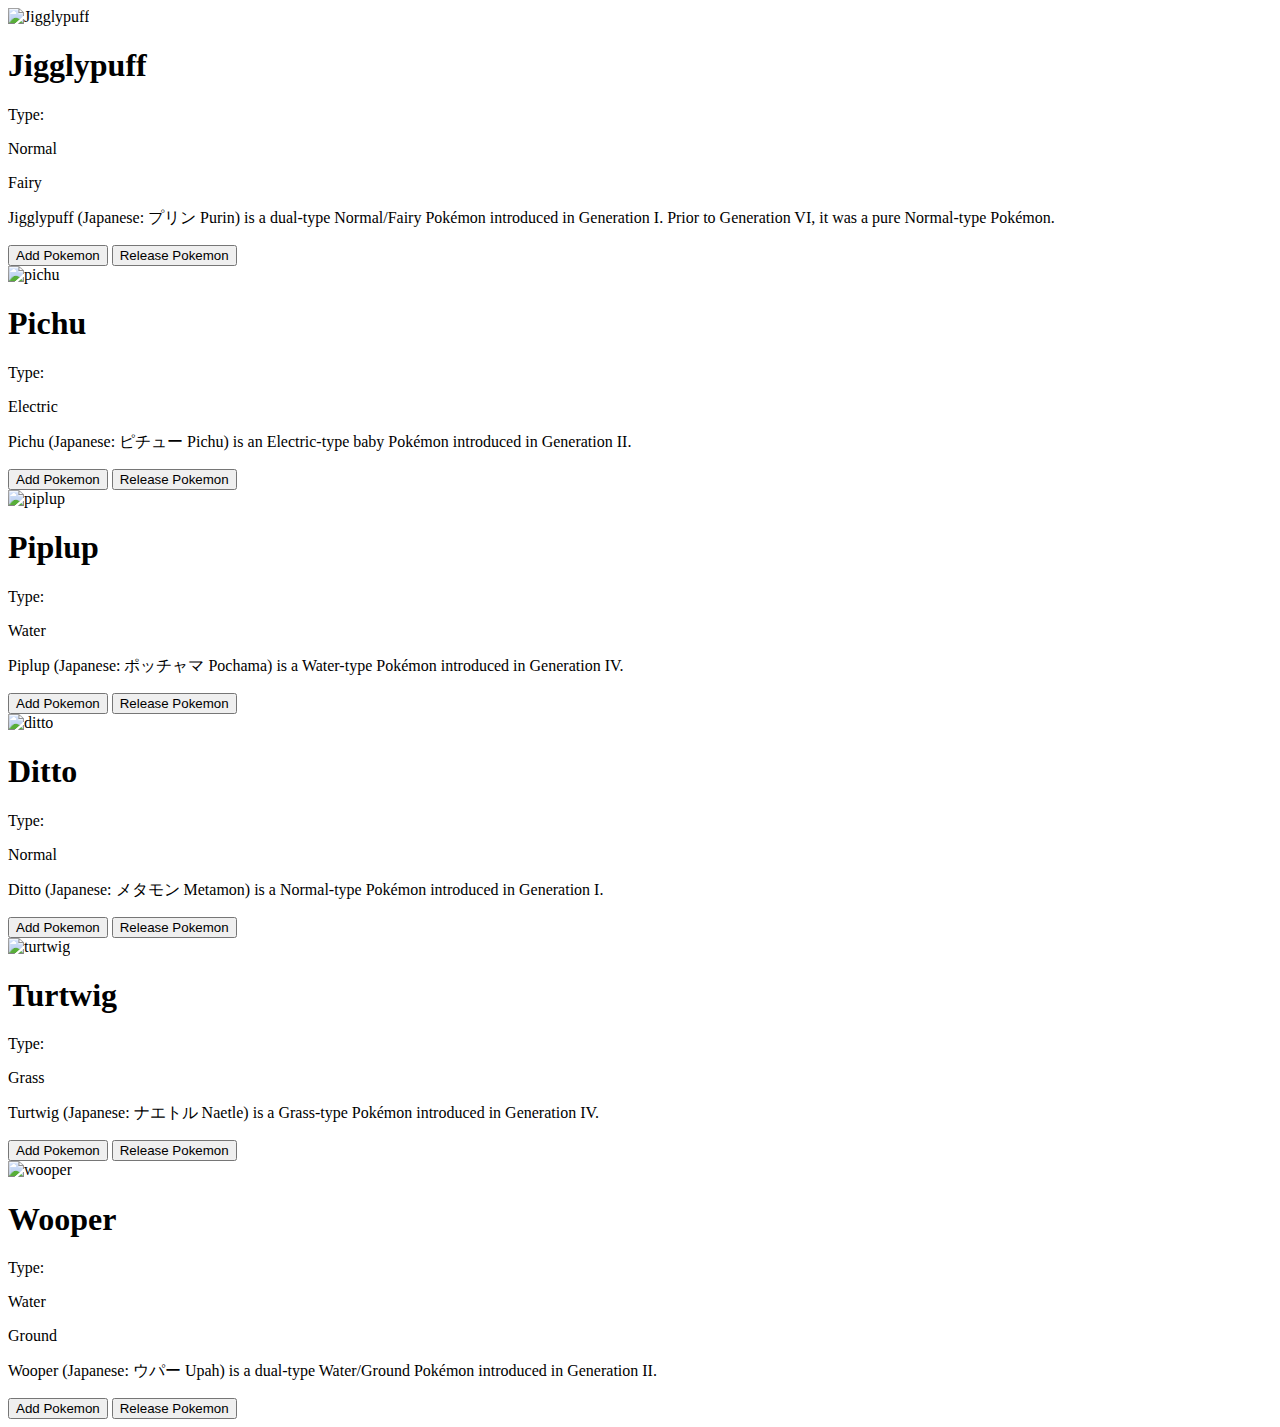
==== jose_reyes_tsa4.html @ 790bdf58 "jose_reyes_tsa4.html" ====
<!DOCTYPE html>
<html lang="en">
<head>
    <meta charset="UTF-8">
    <meta name="viewport" content="width=device-width, initial-scale=1.0">
    <link rel="stylesheet" href="Jose_Reyes_TSA4.css">

    <title>Pokemon Cards</title>

</head>
<body>
    <div class="container">
        
        <!--CARD 1-->
        <div class="card">
            <div class="image">
                <img src ="jiggly3.gif" alt="Jigglypuff" >
            </div>

            <div class="details pink">
                <h1 class="name">Jigglypuff</h1>
                <p class="type">Type:</p>
                <p class="type1 fairy">Normal</p>
                <p class="type2 psychic">Fairy</p>
                <p class="info">Jigglypuff (Japanese: プリン Purin) is a dual-type Normal/Fairy Pokémon introduced in Generation I. Prior to Generation VI, it was a pure Normal-type Pokémon.</p>
            </div>

            <div class="buttons">
                <button class="add">Add Pokemon</button>
                <button class="release">Release Pokemon</button>
            </div>
        </div>

        <!--CARD 2-->
        <div class="card">
            <div class="image">
                <img src="pichu.gif" alt="pichu">
            </div>

            <div class="details lightyellow">
                <h1 class="name">Pichu</h1>
                <p class="type">Type:</p>
                <p class="type1 electric">Electric</p>
                <p class="info">Pichu (Japanese: ピチュー Pichu) is an Electric-type baby Pokémon introduced in Generation II.
                </p>
            </div>

            <div class="buttons">
                <button class="add">Add Pokemon</button>
                <button class="release">Release Pokemon</button>
            </div>
        </div>

        <!--CARD 3-->
        <div class="card">
            <div class="image">
                <img src="piplup1.gif" alt="piplup">
            </div>

            <div class="details lightblue">
                <h1 class="name">Piplup</h1>
                <p class="type">Type:</p>
                <p class="type1 psychic">Water</p>
                <p class="info">Piplup (Japanese: ポッチャマ Pochama) is a Water-type Pokémon introduced in Generation IV.
                </p>
            </div>

            <div class="buttons">
                <button class="add">Add Pokemon</button>
                <button class="release">Release Pokemon</button>
            </div>
        </div>
        
        <!--CARD 4-->
        <div class="card">
            <div class="image">
                <img src="ditto.gif" alt="ditto">
            </div>

            <div class="details pinkpurple">
                <h1 class="name">Ditto</h1>
                <p class="type">Type:</p>
                <p class="type1 fire">Normal</p>
                <p class="info">Ditto (Japanese: メタモン Metamon) is a Normal-type Pokémon introduced in Generation I.
                </p>
            </div>

            <div class="buttons">
                <button class="add">Add Pokemon</button>
                <button class="release">Release Pokemon</button>
            </div>
        </div>

        <!--CARD 5-->
        <div class="card">
            <div class="image">
                <img src="turtwig.gif" alt="turtwig">
            </div>

            <div class="details lightgreen">
                <h1 class="name">Turtwig</h1>
                <p class="type">Type:</p>
                <p class="type1 grass">Grass</p>
                <p class="info">Turtwig (Japanese: ナエトル Naetle) is a Grass-type Pokémon introduced in Generation IV.
                </p>
            </div>

            <div class="buttons">
                <button class="add">Add Pokemon</button>
                <button class="release">Release Pokemon</button>
            </div>
        </div>

        <!--CARD 6-->
        <div class="card">
            <div class="image">
                <img src="wooper.gif" alt="wooper">
            </div>

            <div class="details lightpurple">
                <h1 class="name">Wooper</h1>
                <p class="type">Type:</p>
                <p class="type1 grass">Water</p>
                <p class="type2 poison">Ground</p>
                <p class="info">Wooper (Japanese: ウパー Upah) is a dual-type Water/Ground Pokémon introduced in Generation II.
                </p>
            </div>

            <div class="buttons">
                <button class="add">Add Pokemon</button>
                <button class="release">Release Pokemon</button>
            </div>
        </div>
    </div>
</div>
</body>
</html>
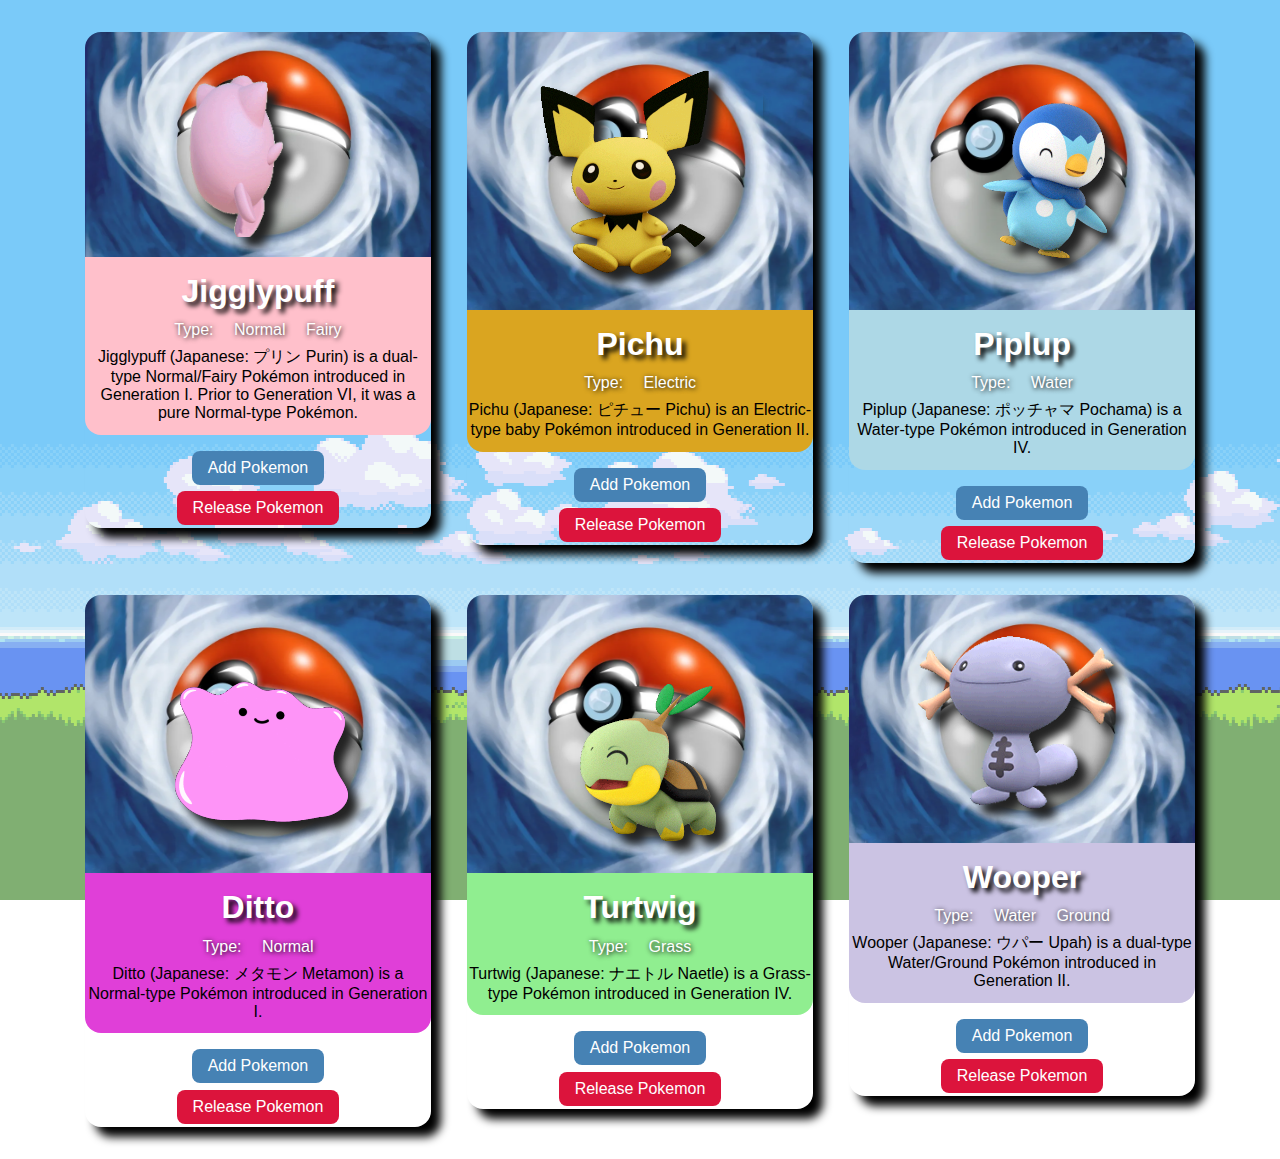
==== commit b99ec521: "jose_reyes_tsa4.html" ====
--- a/jose_reyes_tsa4.html
+++ b/jose_reyes_tsa4.html
@@ -3,7 +3,7 @@
 <head>
     <meta charset="UTF-8">
     <meta name="viewport" content="width=device-width, initial-scale=1.0">
-    <link rel="stylesheet" href="Jose_Reyes_TSA4.css">
+    <link rel="stylesheet" href="jose_reyes_tsa4.css">
 
     <title>Pokemon Cards</title>
 
--- a/jose_reyes_tsa4.css
+++ b/jose_reyes_tsa4.css
@@ -0,0 +1,168 @@
+*{
+    margin: 0;
+    padding: 0;
+    box-sizing: border-box;
+    font-family: Arial, Helvetica, sans-serif;
+}
+
+body{
+    background-image: url(bg1\ pokemon.png);
+    background-size: cover;
+    background-position: center;
+    background-attachment: fixed;
+    background-repeat: no-repeat;
+}
+
+.container{
+    max-width: 90vw;
+    margin: 1rem auto;
+    text-align: center;
+}
+
+.card{
+    display: inline-block;
+    width: 30%;
+    border-radius: 1rem;
+    text-align: center;
+    margin: 1rem 1rem;
+    vertical-align: top;
+    border-width: 10px;
+    height: auto;
+    box-shadow: 10px 10px 10px black;
+}
+
+.image{
+    background-image: url(bg1pokemon.png);
+    background-size: cover;
+    background-position: center;
+    border-radius: 1rem;
+    border-bottom-right-radius: 0;
+    border-bottom-left-radius: 0;
+}
+
+@media(max-width: 1166px) {
+    .card {
+        display: inline-block;
+        width: 100%;
+        margin: 1rem;
+    }
+}
+
+@media(max-width: 620px) {
+    .card {
+        display: block;
+        width: 80%;
+        margin: 1rem auto;
+    }
+}
+
+img{
+    filter: drop-shadow(10px 10px 5px #222);
+    object-fit: cover;
+    object-position: bottom;
+    width: 70%;
+    margin: 1rem 0;
+}
+
+.bgimage {
+    max-width: 150px;
+    height: 150px;
+    background-image: url(bg1pokemon.png);
+}
+
+h1{
+    padding: 0.2rem 0.8rem;
+    text-shadow: 4px 4px 5px black;
+    color: white;
+}
+
+.type, .type1, .type2{
+    display: inline-block;
+    padding: 0.5rem 1.2re,;
+    border-radius: 0.5rem;
+    margin: 0.5rem 0.5rem;
+    color: white;
+    text-shadow: 1px 1px 5px black;
+}
+
+@media (max-width: 852px){
+    .type, .type1, .type2{
+        display: block;
+        margin: 0.5rem 1.2rem;
+    }
+
+}
+
+.desc{
+    color: white;
+    text-align: justify;
+    margin: 0.5rem 0.2rem;
+    line-height: 1.3;
+    padding: 0 1.2rem;
+    height: 4rem;
+}
+
+.buttons{
+    margin-top: 0.8rem;
+    text-align: center;
+    padding: 0 0.8rem;
+    display: inline-block;
+}
+
+button{
+    padding: 0.5rem 1rem;
+    border-radius: 0.5rem;
+    border: none;
+    font-size: 1rem;
+    margin: 0.2rem 0.5rem;
+    color: white;
+    transition: 0.5s ease;
+}
+
+button:hover{
+    background-color: black;
+}
+
+.add{
+    background-color: steelblue;
+}
+
+.release{
+    background-color: crimson;
+}
+
+.card:hover{
+    background-color: white;
+}
+
+.details{
+    padding: 0.8rem 0;
+    border-radius: 1rem;
+    border-top-right-radius: 0;
+    border-top-left-radius: 0;
+}
+
+.details.pink {
+    background-color: pink;
+}
+
+.details.lightyellow {
+    background-color: #DAA520;
+}
+
+.details.lightblue {
+    background-color: lightblue;
+}
+
+.details.pinkpurple {
+    background-color: #E03FD8;
+}
+
+.details.lightgreen {
+    background-color: lightgreen;
+}
+
+.details.lightpurple {
+    background-color: #CBC3E3;
+}
+
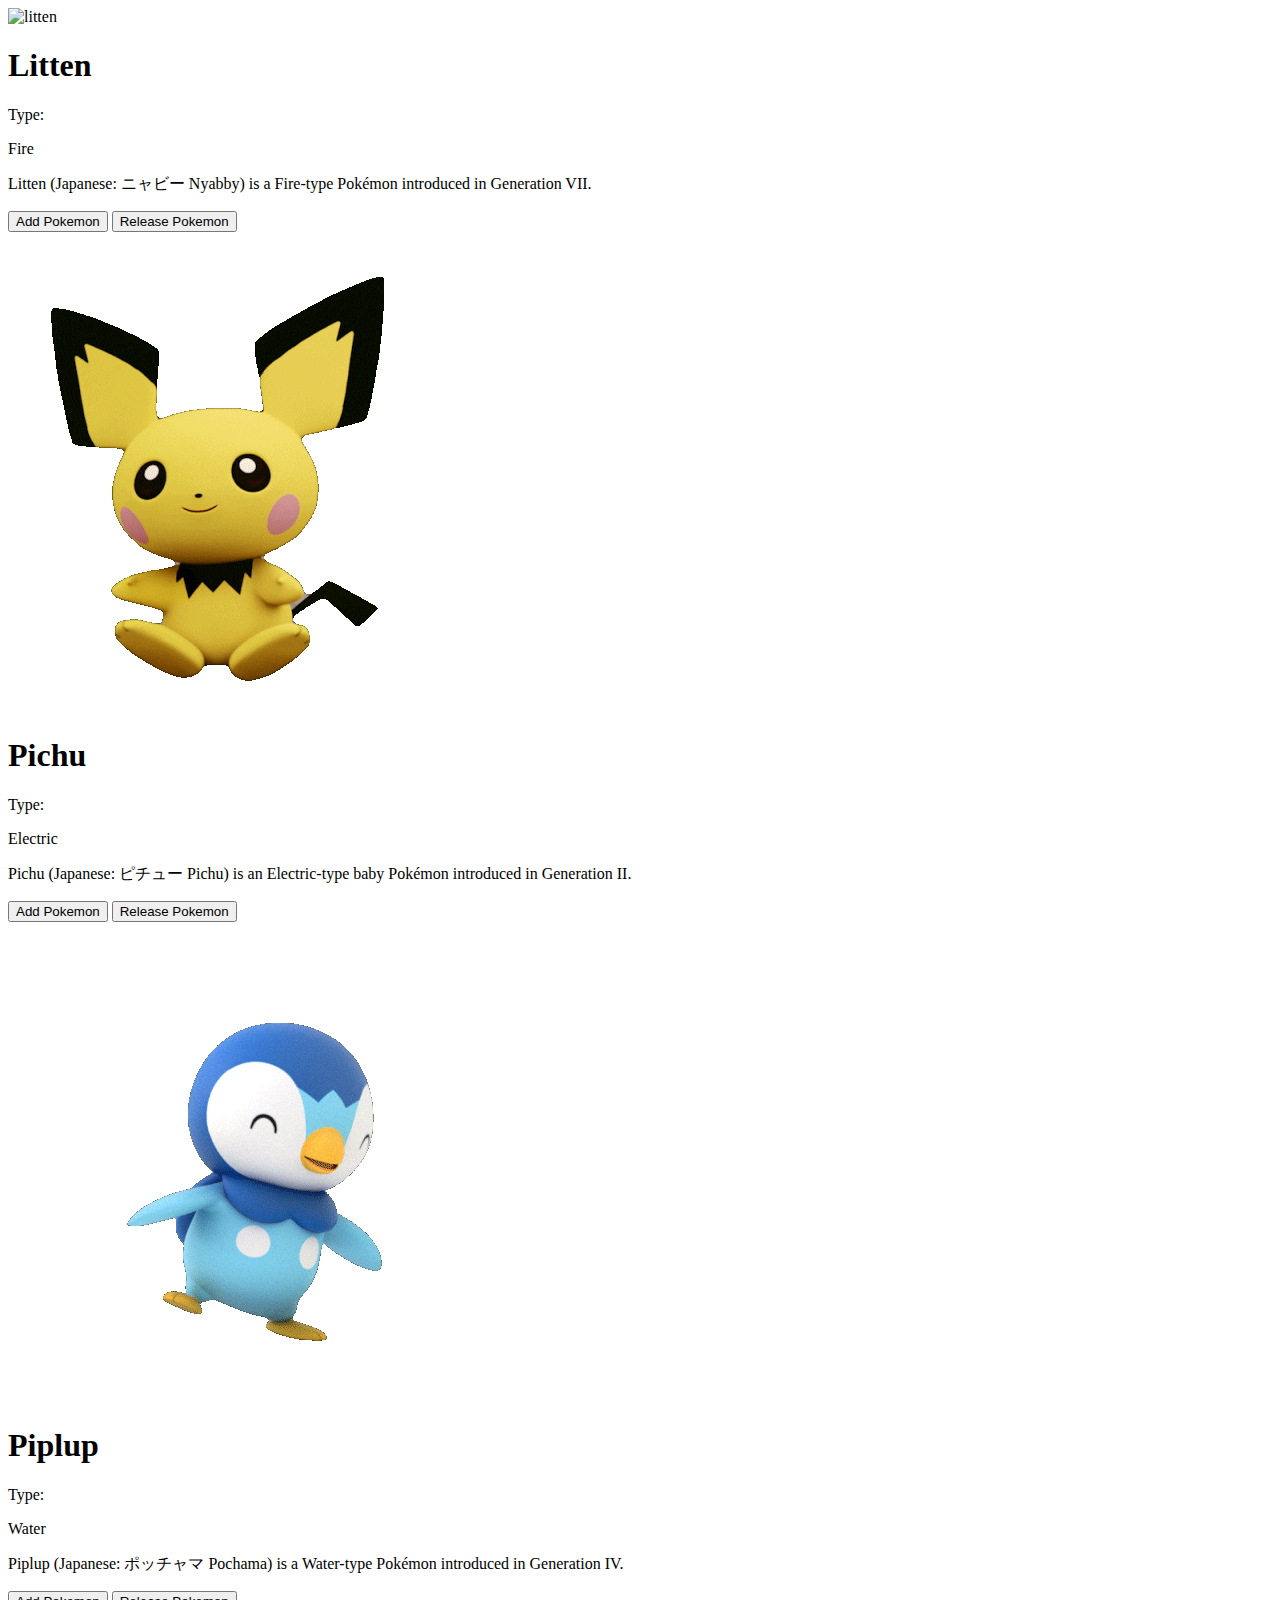
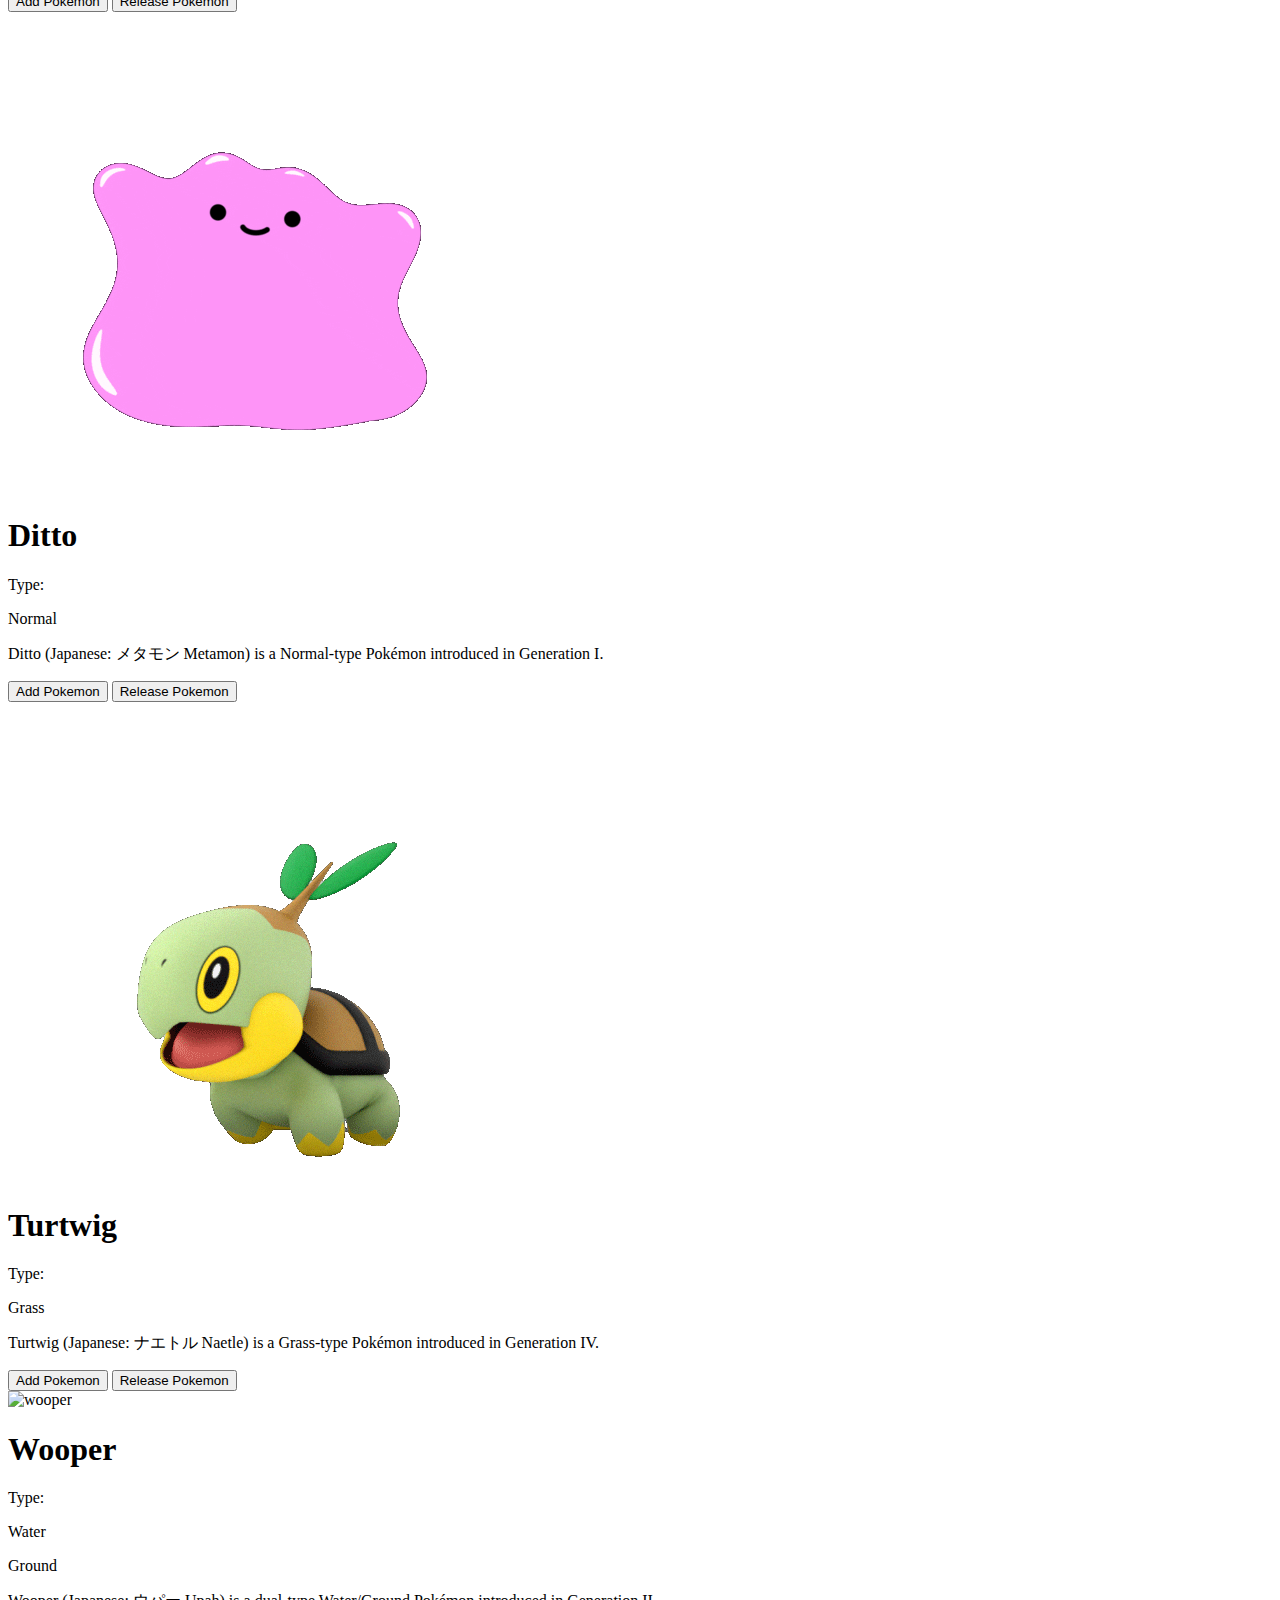
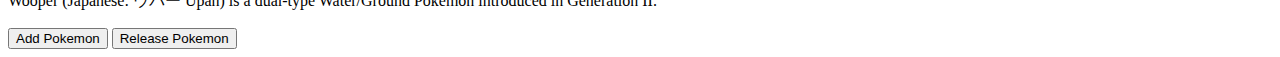
==== commit dbe8a665: "jose_reyes_tsa4.html" ====
--- a/jose_reyes_tsa4.html
+++ b/jose_reyes_tsa4.html
@@ -3,7 +3,7 @@
 <head>
     <meta charset="UTF-8">
     <meta name="viewport" content="width=device-width, initial-scale=1.0">
-    <link rel="stylesheet" href="jose_reyes_tsa4.css">
+    <link rel="stylesheet" href="Jose_Reyes_TSA4.css">
 
     <title>Pokemon Cards</title>
 
@@ -14,22 +14,22 @@
         <!--CARD 1-->
         <div class="card">
             <div class="image">
-                <img src ="jiggly3.gif" alt="Jigglypuff" >
+                <img src ="eepy.gif" alt="litten" >
             </div>
 
             <div class="details pink">
-                <h1 class="name">Jigglypuff</h1>
+                <h1 class="name">Litten</h1>
                 <p class="type">Type:</p>
-                <p class="type1 fairy">Normal</p>
-                <p class="type2 psychic">Fairy</p>
-                <p class="info">Jigglypuff (Japanese: プリン Purin) is a dual-type Normal/Fairy Pokémon introduced in Generation I. Prior to Generation VI, it was a pure Normal-type Pokémon.</p>
+                <p class="type1 fire">Fire</p>
+                <p class="info">Litten (Japanese: ニャビー Nyabby) is a Fire-type Pokémon introduced in Generation VII.</p> 
+            <div class="buttons">
+                    <button class="add">Add Pokemon</button>
+                    <button class="release">Release Pokemon</button>
+                </div>
             </div>
-
-            <div class="buttons">
-                <button class="add">Add Pokemon</button>
-                <button class="release">Release Pokemon</button>
+                
             </div>
-        </div>
+            
 
         <!--CARD 2-->
         <div class="card">
@@ -43,13 +43,13 @@
                 <p class="type1 electric">Electric</p>
                 <p class="info">Pichu (Japanese: ピチュー Pichu) is an Electric-type baby Pokémon introduced in Generation II.
                 </p>
+            <div class="buttons">
+                    <button class="add">Add Pokemon</button>
+                    <button class="release">Release Pokemon</button>
+                </div>
             </div>
-
-            <div class="buttons">
-                <button class="add">Add Pokemon</button>
-                <button class="release">Release Pokemon</button>
+                
             </div>
-        </div>
 
         <!--CARD 3-->
         <div class="card">
@@ -60,16 +60,16 @@
             <div class="details lightblue">
                 <h1 class="name">Piplup</h1>
                 <p class="type">Type:</p>
-                <p class="type1 psychic">Water</p>
+                <p class="type1 water">Water</p>
                 <p class="info">Piplup (Japanese: ポッチャマ Pochama) is a Water-type Pokémon introduced in Generation IV.
-                </p>
+                </p>  
+            <div class="buttons">
+                    <button class="add">Add Pokemon</button>
+                    <button class="release">Release Pokemon</button>
+                </div>
             </div>
-
-            <div class="buttons">
-                <button class="add">Add Pokemon</button>
-                <button class="release">Release Pokemon</button>
+                
             </div>
-        </div>
         
         <!--CARD 4-->
         <div class="card">
@@ -80,16 +80,16 @@
             <div class="details pinkpurple">
                 <h1 class="name">Ditto</h1>
                 <p class="type">Type:</p>
-                <p class="type1 fire">Normal</p>
+                <p class="type1 normal">Normal</p>
                 <p class="info">Ditto (Japanese: メタモン Metamon) is a Normal-type Pokémon introduced in Generation I.
                 </p>
+            <div class="buttons">
+                    <button class="add">Add Pokemon</button>
+                    <button class="release">Release Pokemon</button>
+                </div>
             </div>
-
-            <div class="buttons">
-                <button class="add">Add Pokemon</button>
-                <button class="release">Release Pokemon</button>
+                
             </div>
-        </div>
 
         <!--CARD 5-->
         <div class="card">
@@ -103,33 +103,32 @@
                 <p class="type1 grass">Grass</p>
                 <p class="info">Turtwig (Japanese: ナエトル Naetle) is a Grass-type Pokémon introduced in Generation IV.
                 </p>
+                <div class="buttons">
+                    <button class="add">Add Pokemon</button>
+                    <button class="release">Release Pokemon</button>
+                </div>
             </div>
-
-            <div class="buttons">
-                <button class="add">Add Pokemon</button>
-                <button class="release">Release Pokemon</button>
+                
             </div>
-        </div>
 
         <!--CARD 6-->
         <div class="card">
             <div class="image">
-                <img src="wooper.gif" alt="wooper">
+                <img src="wooper1.gif" alt="wooper">
             </div>
 
             <div class="details lightpurple">
                 <h1 class="name">Wooper</h1>
                 <p class="type">Type:</p>
-                <p class="type1 grass">Water</p>
-                <p class="type2 poison">Ground</p>
+                <p class="type1 water">Water</p>
+                <p class="type2 ground">Ground</p>
                 <p class="info">Wooper (Japanese: ウパー Upah) is a dual-type Water/Ground Pokémon introduced in Generation II.
                 </p>
-            </div>
-
             <div class="buttons">
                 <button class="add">Add Pokemon</button>
                 <button class="release">Release Pokemon</button>
             </div>
+            
         </div>
     </div>
 </div>
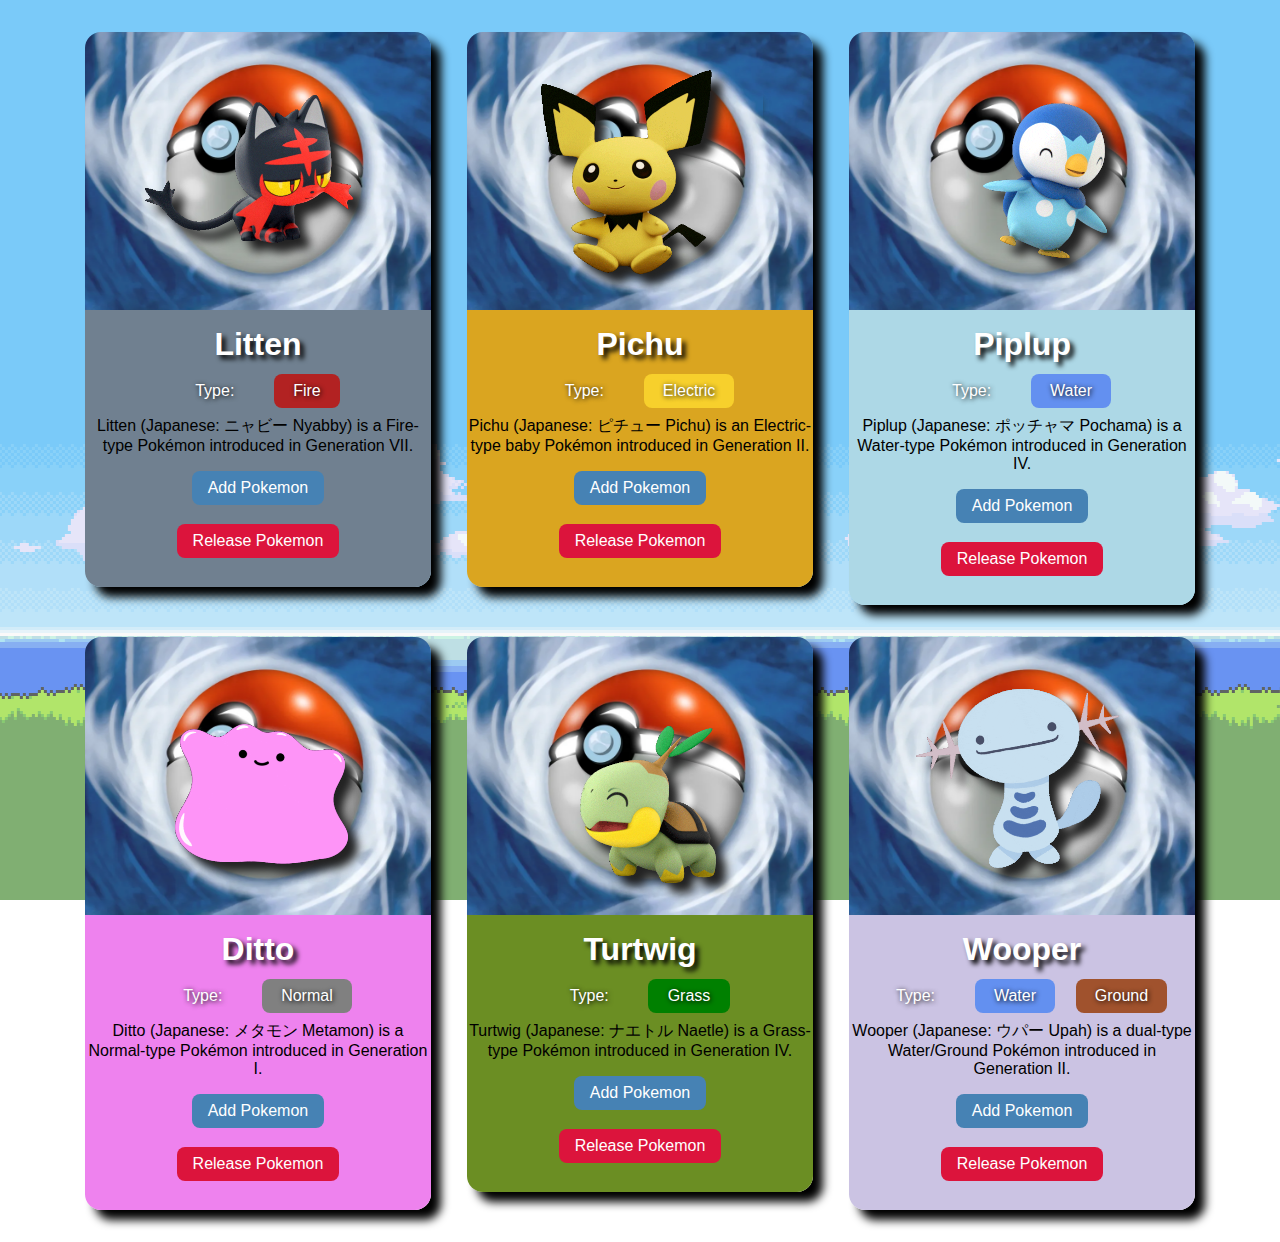
==== commit b981f0d0: "jose_reyes_tsa4.html" ====
--- a/jose_reyes_tsa4.html
+++ b/jose_reyes_tsa4.html
@@ -3,7 +3,7 @@
 <head>
     <meta charset="UTF-8">
     <meta name="viewport" content="width=device-width, initial-scale=1.0">
-    <link rel="stylesheet" href="Jose_Reyes_TSA4.css">
+    <link rel="stylesheet" href="jose_reyes_tsa4.css">
 
     <title>Pokemon Cards</title>
 
--- a/jose_reyes_tsa4.css
+++ b/jose_reyes_tsa4.css
@@ -0,0 +1,200 @@
+*{
+    margin: 0;
+    padding: 0;
+    box-sizing: border-box;
+    font-family: Arial, Helvetica, sans-serif;
+}
+
+body{
+    background-image: url(bg1\ pokemon.png);
+    background-size: cover;
+    background-position: center;
+    background-attachment: fixed;
+    background-repeat: no-repeat;
+}
+
+.container{
+    max-width: 90vw;
+    margin: 1rem auto;
+    text-align: center;
+}
+
+.card{
+    display: inline-block;
+    width: 30%;
+    border-radius: 1rem;
+    text-align: center;
+    margin: 1rem 1rem;
+    vertical-align: top;
+    border-width: 10px;
+    height: auto;
+    box-shadow: 10px 10px 10px black;
+}
+
+
+
+.image{
+    background-image: url(bg1pokemon.png);
+    background-size: cover;
+    background-position: center;
+    border-radius: 1rem;
+    border-bottom-right-radius: 0;
+    border-bottom-left-radius: 0;
+}
+
+@media(max-width: 1166px) {
+    .card {
+        display: block;
+        width: 40%;
+        margin: 1rem;
+    }
+}
+
+@media(max-width: 620px) {
+    .card {
+        display: block;
+        width: 80%;
+        margin: 1rem auto;
+    }
+}
+
+img{
+    filter: drop-shadow(10px 10px 5px #222);
+    object-fit: cover;
+    object-position: bottom;
+    width: 70%;
+    margin: 1rem 0;
+}
+
+.bgimage {
+    max-width: 150px;
+    height: 150px;
+    background-image: url(bg1pokemon.png);
+}
+
+h1{
+    padding: 0.2rem 0.8rem;
+    text-shadow: 4px 4px 5px black;
+    color: white;
+}
+
+.type, .type1, .type2{
+    display: inline-block;
+    padding: 0.5rem 1.2rem;
+    border-radius: 0.5rem;
+    margin: 0.5rem 0.5rem;
+    color: white;
+    text-shadow: 1px 1px 5px black;
+}
+
+@media (max-width: 852px){
+    .type, .type1, .type2{
+        display: block;
+        margin: 0.5rem 1.2rem;
+    }
+
+}
+
+.desc{
+    color: white;
+    text-align: justify;
+    margin: 0.5rem 0.2rem;
+    line-height: 1.3;
+    padding: 0 1.2rem;
+    height: 4rem;
+}
+
+.buttons{
+    margin-top: 0.8rem;
+    text-align: center;
+    padding: 0 0.8rem;
+    display: inline-block;
+}
+
+button{
+    padding: 0.5rem 1rem;
+    border-radius: 0.5rem;
+    border: none;
+    font-size: 1rem;
+    margin: 0.2rem 0.5rem;
+    color: white;
+    transition: 0.5s ease;
+    margin-bottom: 1rem;
+}
+
+button:hover{
+    background-color: black;
+}
+
+.add{
+    background-color: steelblue;
+}
+
+.release{
+    background-color: crimson;
+}
+
+.card:hover{
+    background-color: white;
+} 
+
+.details{
+    padding: 0.8rem 0;
+    border-radius: 1rem;
+    border-top-right-radius: 0;
+    border-top-left-radius: 0;
+}
+
+.pink{
+    background-color: #708090;
+}
+
+.lightyellow{
+    background-color: #DAA520;
+}
+
+.lightblue{
+    background-color: lightblue;
+}
+
+.pinkpurple{
+    background-color: #EE82EE;
+}
+
+.lightgreen{
+    background-color: #6B8E23;
+}
+
+.lightpurple{
+    background-color: #CBC3E3;
+}
+
+.normal{ 
+    background-color: gray; 
+}
+
+.fire{
+    background-color: #B22222; 
+}
+
+.electric{ 
+    background-color: #F7D02C; 
+}
+
+.water{ 
+    background-color: #6390F0; 
+}
+
+.grass{ 
+    background-color: #008000; 
+}
+
+.ground{ 
+    background-color: #A0522D; 
+}
+
+
+
+
+
+
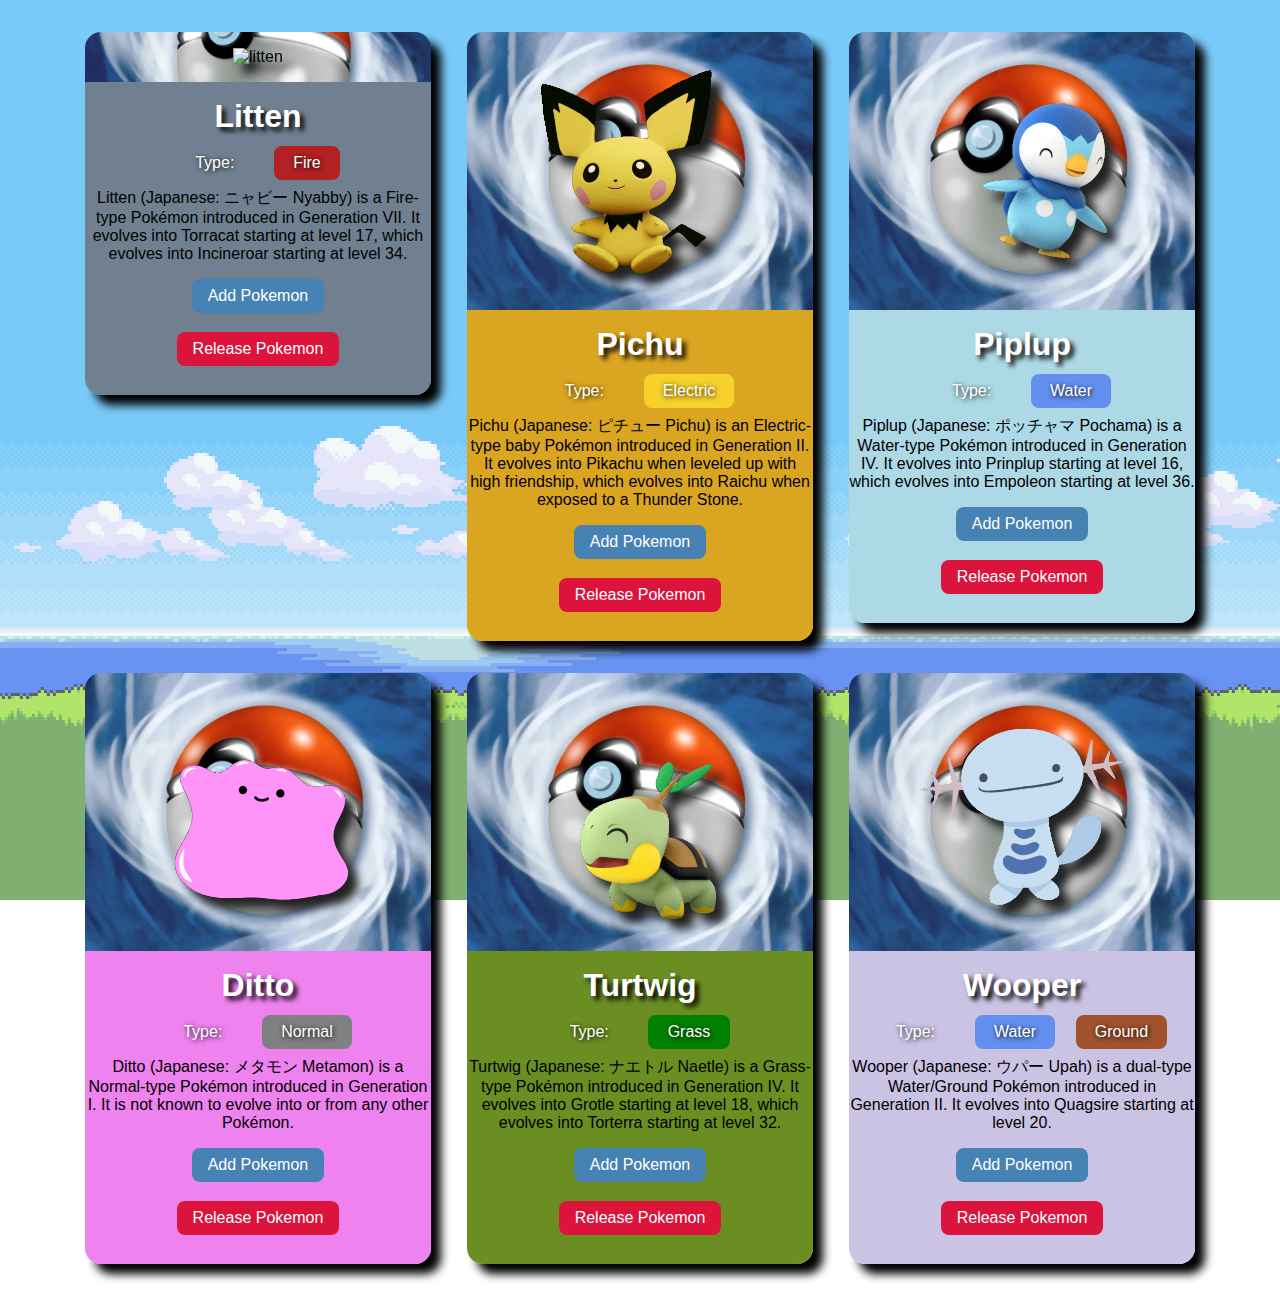
==== commit 7becd71e: "jose_reyes_tsa4.html" ====
--- a/jose_reyes_tsa4.html
+++ b/jose_reyes_tsa4.html
@@ -14,14 +14,14 @@
         <!--CARD 1-->
         <div class="card">
             <div class="image">
-                <img src ="eepy.gif" alt="litten" >
+                <img src ="litten.gif" alt="litten" >
             </div>
 
             <div class="details pink">
                 <h1 class="name">Litten</h1>
                 <p class="type">Type:</p>
                 <p class="type1 fire">Fire</p>
-                <p class="info">Litten (Japanese: ニャビー Nyabby) is a Fire-type Pokémon introduced in Generation VII.</p> 
+                <p class="info">Litten (Japanese: ニャビー Nyabby) is a Fire-type Pokémon introduced in Generation VII. It evolves into Torracat starting at level 17, which evolves into Incineroar starting at level 34.</p> 
             <div class="buttons">
                     <button class="add">Add Pokemon</button>
                     <button class="release">Release Pokemon</button>
@@ -41,7 +41,7 @@
                 <h1 class="name">Pichu</h1>
                 <p class="type">Type:</p>
                 <p class="type1 electric">Electric</p>
-                <p class="info">Pichu (Japanese: ピチュー Pichu) is an Electric-type baby Pokémon introduced in Generation II.
+                <p class="info">Pichu (Japanese: ピチュー Pichu) is an Electric-type baby Pokémon introduced in Generation II. It evolves into Pikachu when leveled up with high friendship, which evolves into Raichu when exposed to a Thunder Stone.
                 </p>
             <div class="buttons">
                     <button class="add">Add Pokemon</button>
@@ -61,7 +61,7 @@
                 <h1 class="name">Piplup</h1>
                 <p class="type">Type:</p>
                 <p class="type1 water">Water</p>
-                <p class="info">Piplup (Japanese: ポッチャマ Pochama) is a Water-type Pokémon introduced in Generation IV.
+                <p class="info">Piplup (Japanese: ポッチャマ Pochama) is a Water-type Pokémon introduced in Generation IV. It evolves into Prinplup starting at level 16, which evolves into Empoleon starting at level 36.
                 </p>  
             <div class="buttons">
                     <button class="add">Add Pokemon</button>
@@ -81,7 +81,7 @@
                 <h1 class="name">Ditto</h1>
                 <p class="type">Type:</p>
                 <p class="type1 normal">Normal</p>
-                <p class="info">Ditto (Japanese: メタモン Metamon) is a Normal-type Pokémon introduced in Generation I.
+                <p class="info">Ditto (Japanese: メタモン Metamon) is a Normal-type Pokémon introduced in Generation I. It is not known to evolve into or from any other Pokémon.
                 </p>
             <div class="buttons">
                     <button class="add">Add Pokemon</button>
@@ -101,7 +101,7 @@
                 <h1 class="name">Turtwig</h1>
                 <p class="type">Type:</p>
                 <p class="type1 grass">Grass</p>
-                <p class="info">Turtwig (Japanese: ナエトル Naetle) is a Grass-type Pokémon introduced in Generation IV.
+                <p class="info">Turtwig (Japanese: ナエトル Naetle) is a Grass-type Pokémon introduced in Generation IV. It evolves into Grotle starting at level 18, which evolves into Torterra starting at level 32.
                 </p>
                 <div class="buttons">
                     <button class="add">Add Pokemon</button>
@@ -122,7 +122,7 @@
                 <p class="type">Type:</p>
                 <p class="type1 water">Water</p>
                 <p class="type2 ground">Ground</p>
-                <p class="info">Wooper (Japanese: ウパー Upah) is a dual-type Water/Ground Pokémon introduced in Generation II.
+                <p class="info">Wooper (Japanese: ウパー Upah) is a dual-type Water/Ground Pokémon introduced in Generation II. It evolves into Quagsire starting at level 20.
                 </p>
             <div class="buttons">
                 <button class="add">Add Pokemon</button>
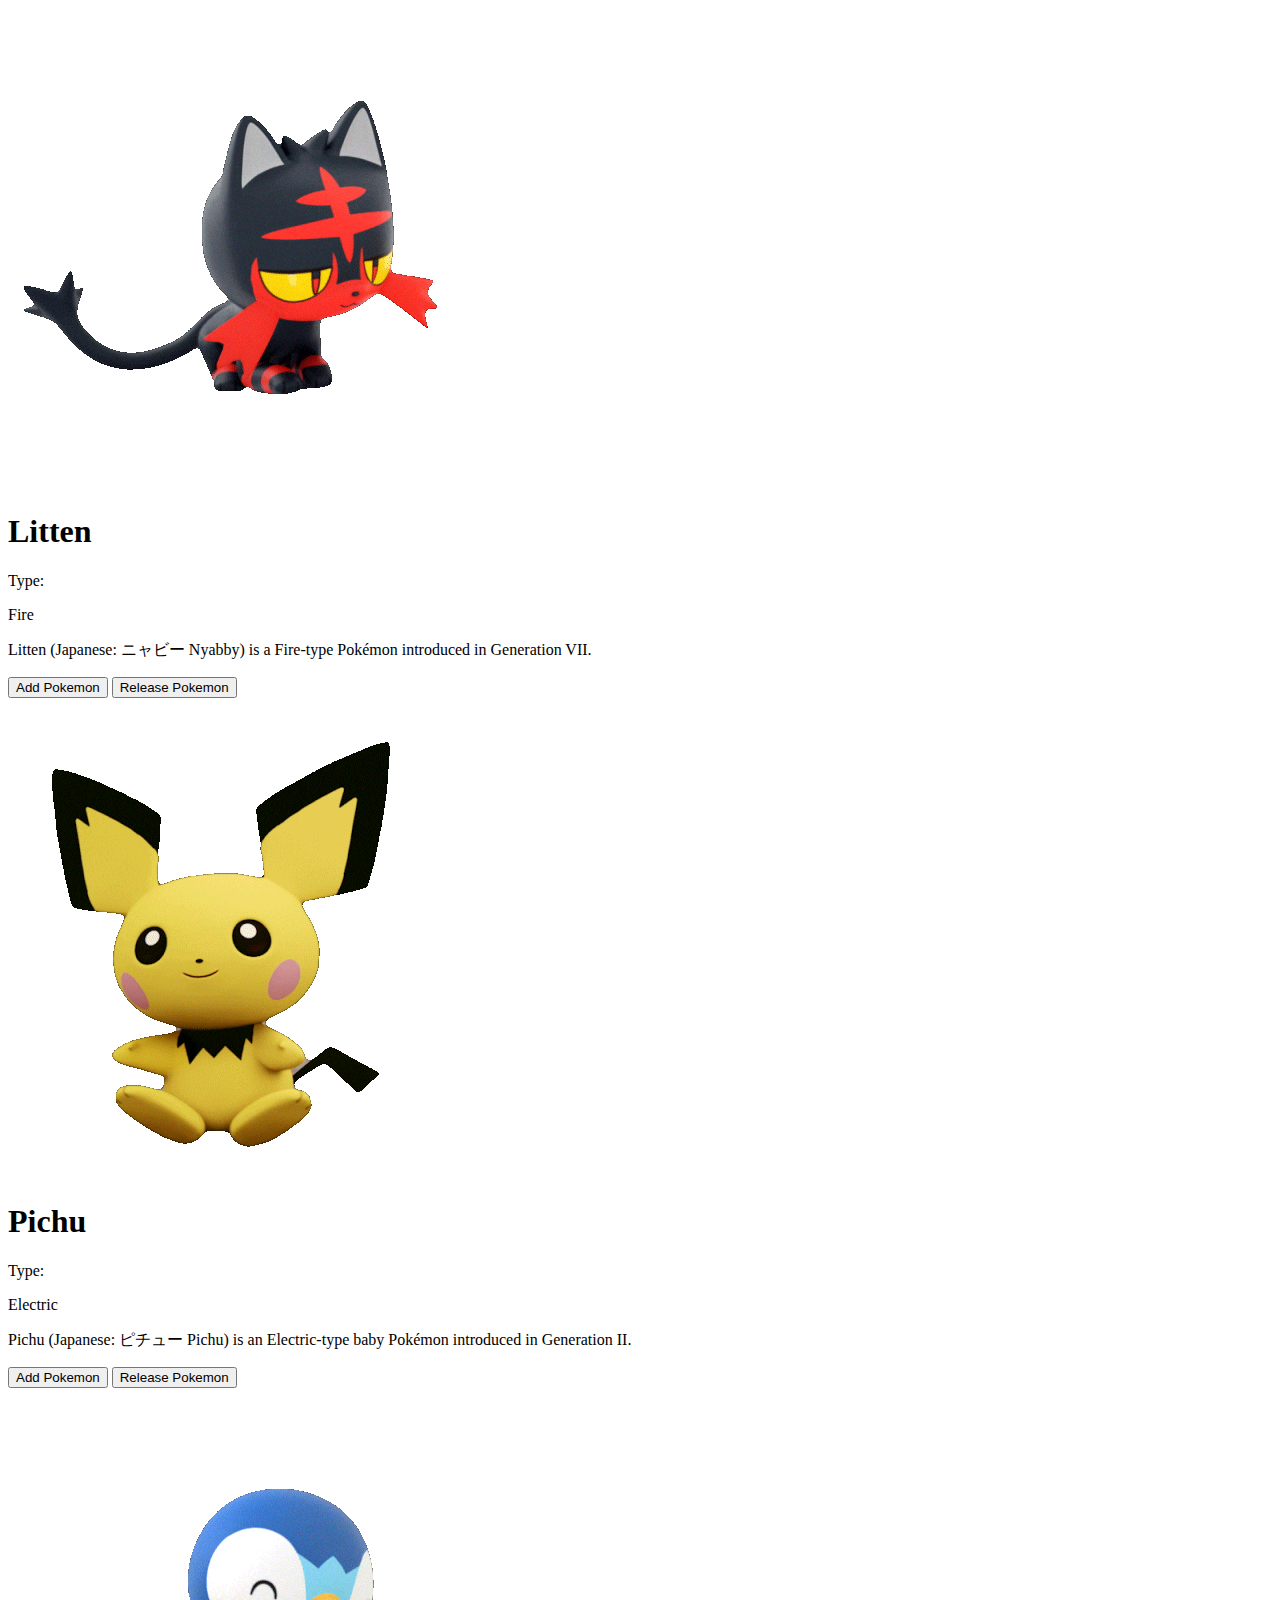
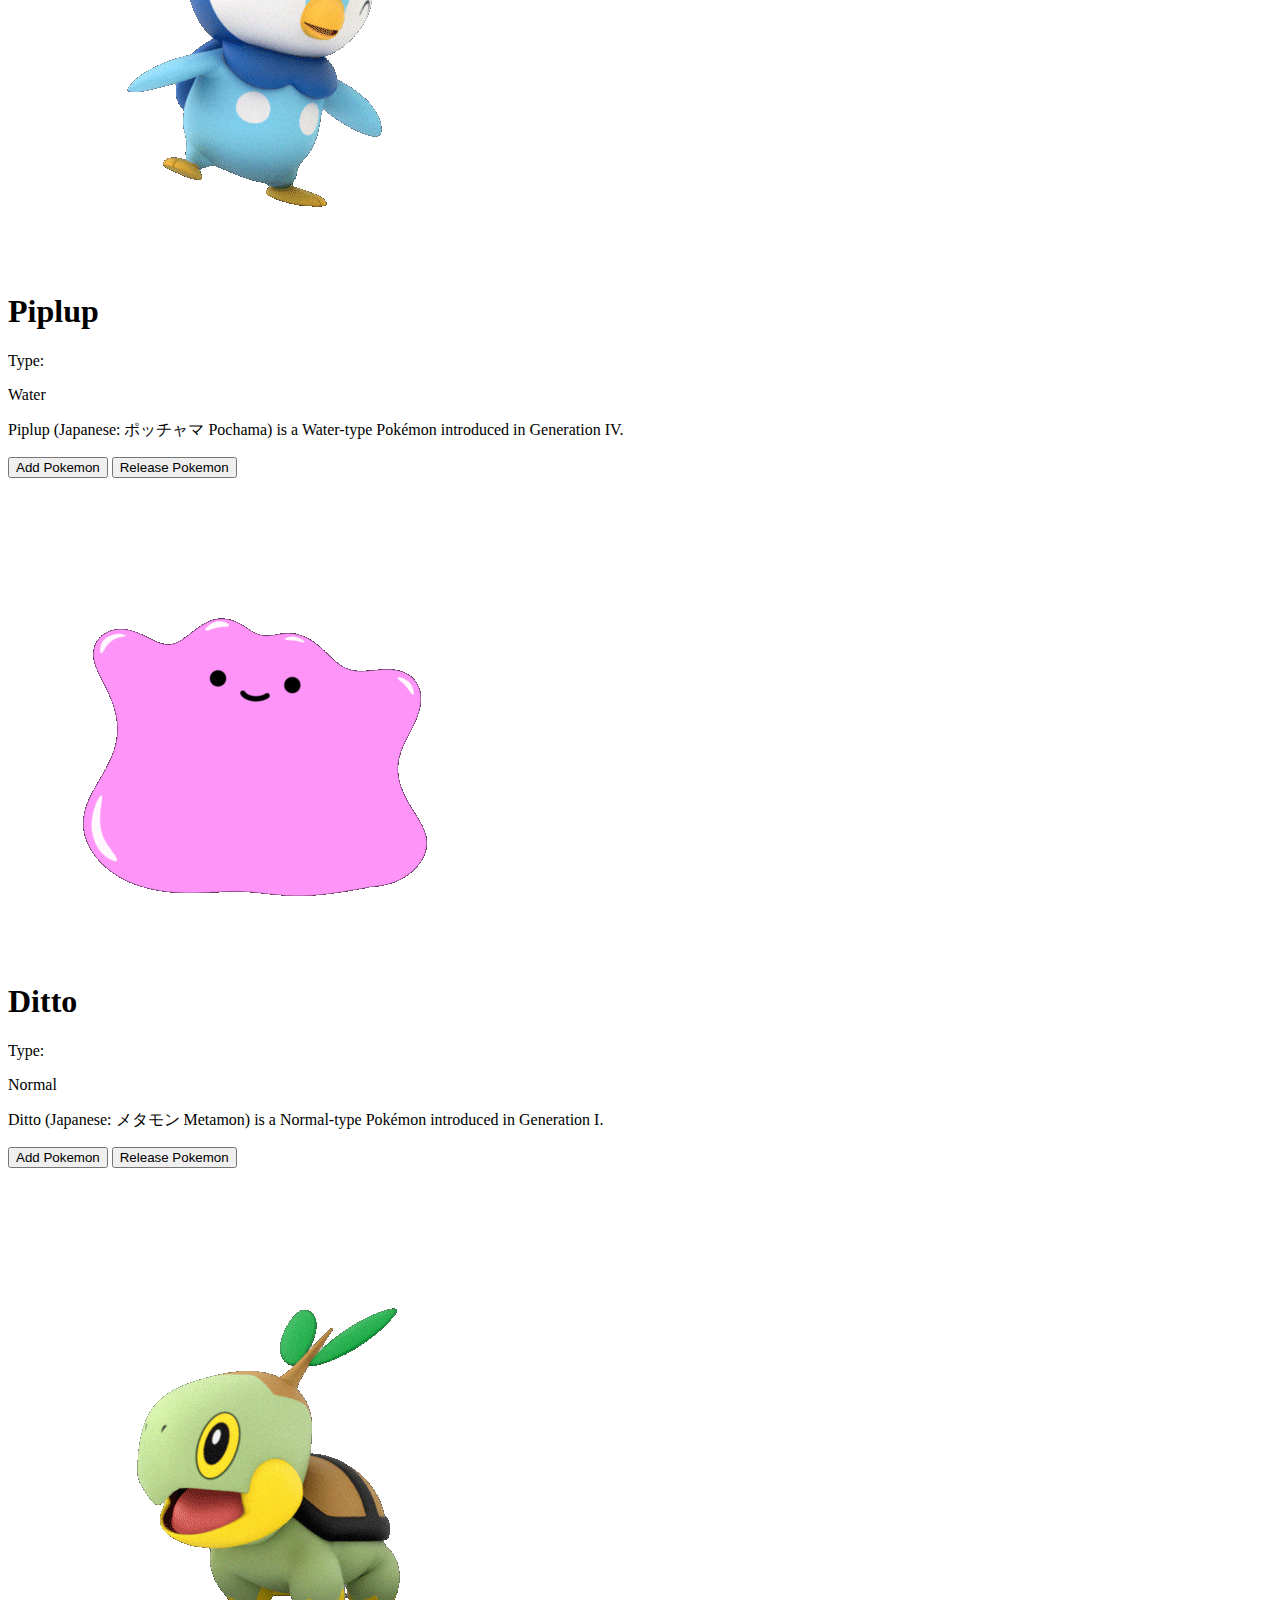
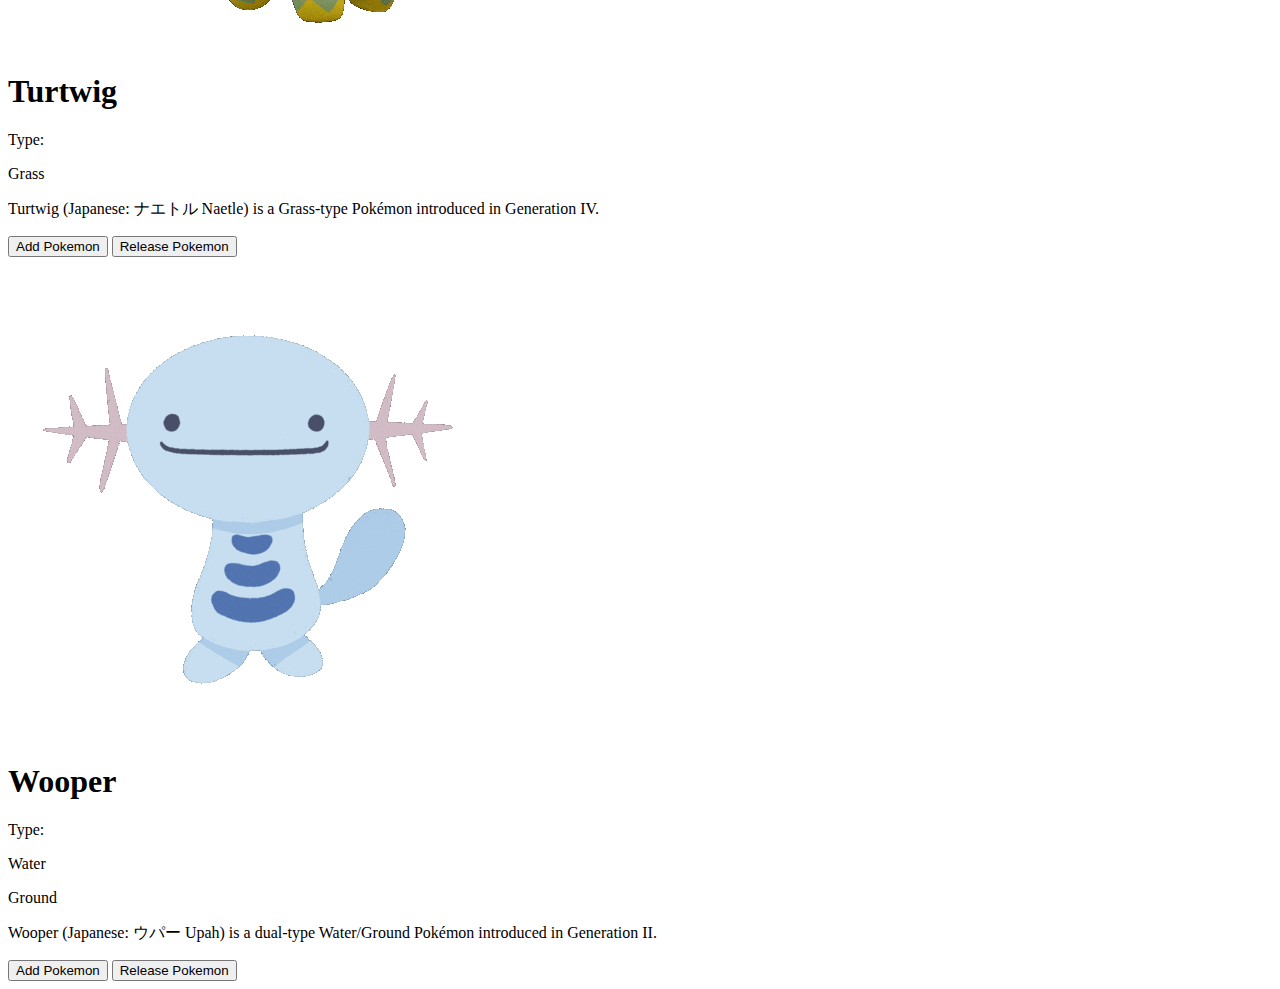
==== commit 0b07fe5f: "jose_reyes_tsa4.html" ====
--- a/jose_reyes_tsa4.html
+++ b/jose_reyes_tsa4.html
@@ -3,7 +3,7 @@
 <head>
     <meta charset="UTF-8">
     <meta name="viewport" content="width=device-width, initial-scale=1.0">
-    <link rel="stylesheet" href="jose_reyes_tsa4.css">
+    <link rel="stylesheet" href="Jose_Reyes_TSA4.css">
 
     <title>Pokemon Cards</title>
 
@@ -21,7 +21,8 @@
                 <h1 class="name">Litten</h1>
                 <p class="type">Type:</p>
                 <p class="type1 fire">Fire</p>
-                <p class="info">Litten (Japanese: ニャビー Nyabby) is a Fire-type Pokémon introduced in Generation VII. It evolves into Torracat starting at level 17, which evolves into Incineroar starting at level 34.</p> 
+                <p class="info">Litten (Japanese: ニャビー Nyabby) is a Fire-type Pokémon introduced in Generation VII.
+                </p> 
             <div class="buttons">
                     <button class="add">Add Pokemon</button>
                     <button class="release">Release Pokemon</button>
@@ -41,7 +42,7 @@
                 <h1 class="name">Pichu</h1>
                 <p class="type">Type:</p>
                 <p class="type1 electric">Electric</p>
-                <p class="info">Pichu (Japanese: ピチュー Pichu) is an Electric-type baby Pokémon introduced in Generation II. It evolves into Pikachu when leveled up with high friendship, which evolves into Raichu when exposed to a Thunder Stone.
+                <p class="info">Pichu (Japanese: ピチュー Pichu) is an Electric-type baby Pokémon introduced in Generation II.
                 </p>
             <div class="buttons">
                     <button class="add">Add Pokemon</button>
@@ -61,7 +62,7 @@
                 <h1 class="name">Piplup</h1>
                 <p class="type">Type:</p>
                 <p class="type1 water">Water</p>
-                <p class="info">Piplup (Japanese: ポッチャマ Pochama) is a Water-type Pokémon introduced in Generation IV. It evolves into Prinplup starting at level 16, which evolves into Empoleon starting at level 36.
+                <p class="info">Piplup (Japanese: ポッチャマ Pochama) is a Water-type Pokémon introduced in Generation IV.
                 </p>  
             <div class="buttons">
                     <button class="add">Add Pokemon</button>
@@ -81,7 +82,7 @@
                 <h1 class="name">Ditto</h1>
                 <p class="type">Type:</p>
                 <p class="type1 normal">Normal</p>
-                <p class="info">Ditto (Japanese: メタモン Metamon) is a Normal-type Pokémon introduced in Generation I. It is not known to evolve into or from any other Pokémon.
+                <p class="info">Ditto (Japanese: メタモン Metamon) is a Normal-type Pokémon introduced in Generation I.
                 </p>
             <div class="buttons">
                     <button class="add">Add Pokemon</button>
@@ -101,7 +102,7 @@
                 <h1 class="name">Turtwig</h1>
                 <p class="type">Type:</p>
                 <p class="type1 grass">Grass</p>
-                <p class="info">Turtwig (Japanese: ナエトル Naetle) is a Grass-type Pokémon introduced in Generation IV. It evolves into Grotle starting at level 18, which evolves into Torterra starting at level 32.
+                <p class="info">Turtwig (Japanese: ナエトル Naetle) is a Grass-type Pokémon introduced in Generation IV.
                 </p>
                 <div class="buttons">
                     <button class="add">Add Pokemon</button>
@@ -122,7 +123,7 @@
                 <p class="type">Type:</p>
                 <p class="type1 water">Water</p>
                 <p class="type2 ground">Ground</p>
-                <p class="info">Wooper (Japanese: ウパー Upah) is a dual-type Water/Ground Pokémon introduced in Generation II. It evolves into Quagsire starting at level 20.
+                <p class="info">Wooper (Japanese: ウパー Upah) is a dual-type Water/Ground Pokémon introduced in Generation II.
                 </p>
             <div class="buttons">
                 <button class="add">Add Pokemon</button>
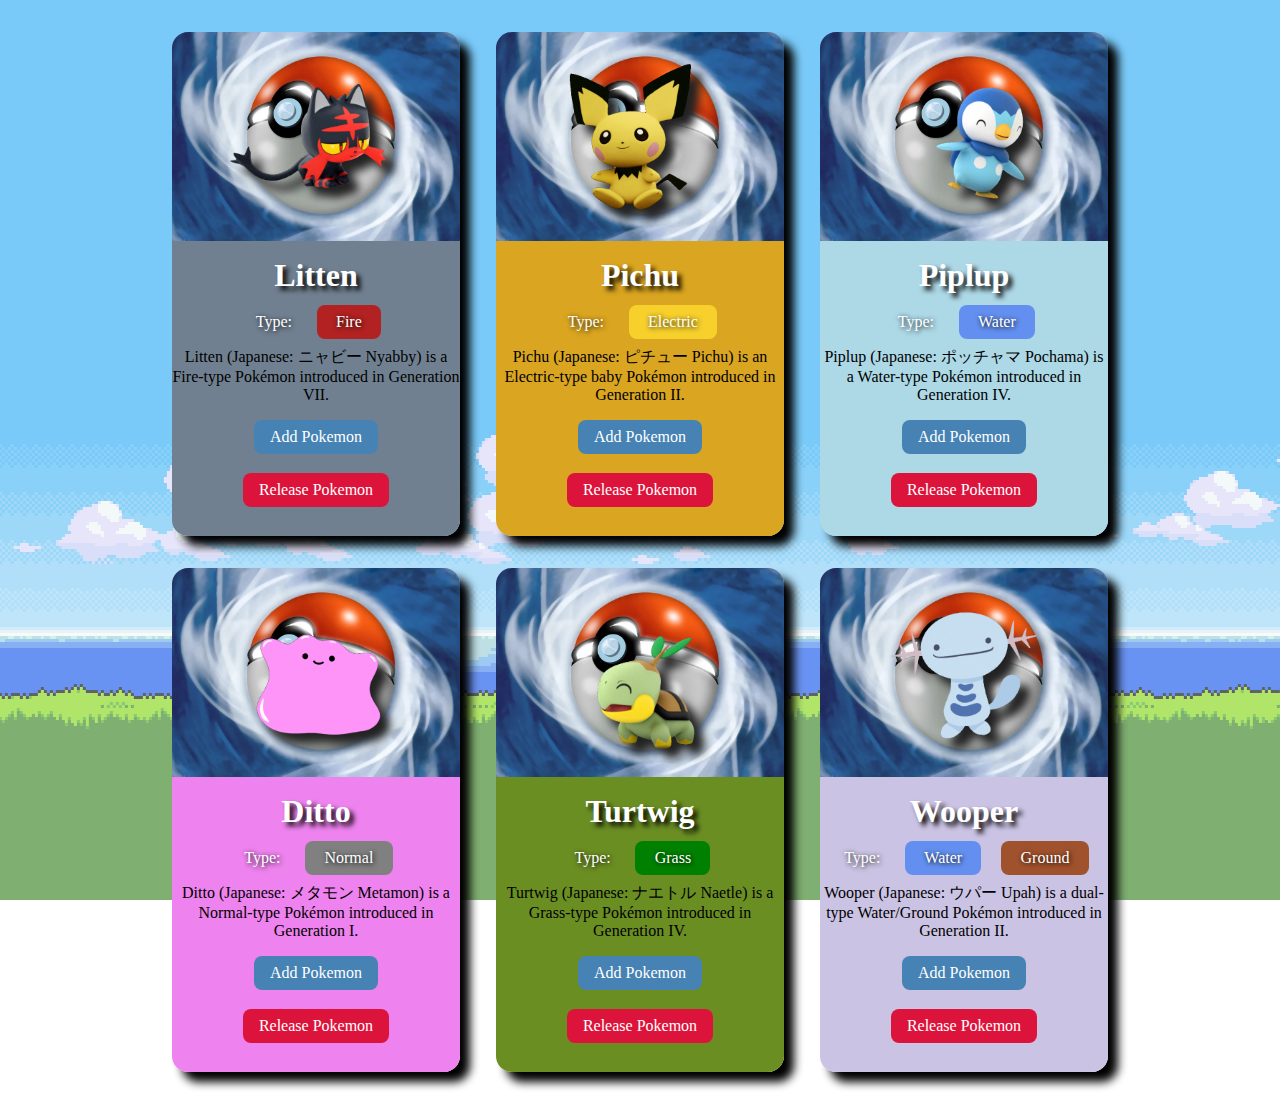
==== commit ced14419: "jose_reyes_tsa4.html" ====
--- a/jose_reyes_tsa4.html
+++ b/jose_reyes_tsa4.html
@@ -3,7 +3,7 @@
 <head>
     <meta charset="UTF-8">
     <meta name="viewport" content="width=device-width, initial-scale=1.0">
-    <link rel="stylesheet" href="Jose_Reyes_TSA4.css">
+    <link rel="stylesheet" href="jose_reyes_tsa4.css">
 
     <title>Pokemon Cards</title>
 
--- a/jose_reyes_tsa4.css
+++ b/jose_reyes_tsa4.css
@@ -0,0 +1,223 @@
+*{
+    margin: 0;
+    padding: 0;
+    box-sizing: border-box;
+    font-family: 'Times New Roman', Times, serif;
+}
+
+body{
+    background-image: url(bg1\ pokemon.png);
+    background-size: cover;
+    background-position: center;
+    background-attachment: fixed;
+    background-repeat: no-repeat;
+}
+
+.container{
+    max-width: 90vw;
+    margin: 1rem auto;
+    text-align: center;
+}
+
+.card{
+    display: inline-block;
+    width: 25%;
+    border-radius: 1rem;
+    text-align: center;
+    margin: 1rem 1rem;
+    vertical-align: top;
+    border-width: 10px;
+    height: auto;
+    box-shadow: 10px 10px 10px black;
+}
+
+
+
+.image{
+    background-image: url(bg1pokemon.png);
+    background-size: cover;
+    background-position: center;
+    border-radius: 1rem;
+    border-bottom-right-radius: 0;
+    border-bottom-left-radius: 0;
+}
+
+@media(max-width: 1166px) {
+    .card {
+        display: block;
+        width: 35%;
+        margin: 1rem;
+        padding: 1rem; 
+    }
+}
+
+@media(max-width: 620px) {
+    .card {
+        display: block;
+        width: 70%;
+        margin: 1rem auto;
+        padding: 1rem; 
+    }
+}
+
+img{
+    filter: drop-shadow(10px 10px 5px #222);
+    object-fit: cover;
+    object-position: bottom;
+    width: 60%;
+    margin: 1rem 0;
+}
+
+.bgimage {
+    max-width: 150px;
+    height: 150px;
+    background-image: url(bg1pokemon.png);
+}
+
+h1{
+    padding: 0.2rem 0.8rem;
+    text-shadow: 4px 4px 5px black;
+    color: white;
+}
+
+.type, .type1, .type2{
+    display: inline-block;
+    padding: 0.5rem 1.2rem;
+    border-radius: 0.5rem;
+    margin: 0.5rem 0.5rem;
+    color: white;
+    text-shadow: 1px 1px 5px black;
+}
+
+@media (max-width: 852px){
+    .type, .type1, .type2{
+        display: block;
+        margin: 0.5rem 1.2rem;
+    }
+
+}
+
+.type{
+    display: inline-block;
+    padding: 0.5rem 0.3rem;
+    border-radius: 0.5rem;
+    margin: 0.5rem 0.5rem;
+    color: white;
+    text-shadow: 1px 1px 5px black;
+}
+
+.type0{
+    display: inline-block;
+    padding: 0.5rem 6rem;
+    border-radius: 0.5rem;
+    margin: 0.5rem 0.5rem;
+    color: white;
+    text-shadow: 1px 1px 5px black;
+}
+
+.desc{
+    color: white;
+    text-align: justify;
+    margin: 0.5rem 0.2rem;
+    line-height: 1.3;
+    padding: 0 1.2rem;
+    height: 4rem;
+}
+
+.buttons{
+    margin-top: 0.8rem;
+    text-align: center;
+    padding: 0 0.8rem;
+    display: inline-block;
+}
+
+button{
+    padding: 0.5rem 1rem;
+    border-radius: 0.5rem;
+    border: none;
+    font-size: 1rem;
+    margin: 0.2rem 0.5rem;
+    color: white;
+    transition: 0.5s ease;
+    margin-bottom: 1rem;
+}
+
+button:hover{
+    background-color: black;
+}
+
+.add{
+    background-color: steelblue;
+}
+
+.release{
+    background-color: crimson;
+}
+
+.card:hover{
+    background-color: white;
+} 
+
+.details{
+    padding: 0.8rem 0;
+    border-radius: 1rem;
+    border-top-right-radius: 0;
+    border-top-left-radius: 0;
+}
+
+.pink{
+    background-color: #708090;
+}
+
+.lightyellow{
+    background-color: #DAA520;
+}
+
+.lightblue{
+    background-color: lightblue;
+}
+
+.pinkpurple{
+    background-color: #EE82EE;
+}
+
+.lightgreen{
+    background-color: #6B8E23;
+}
+
+.lightpurple{
+    background-color: #CBC3E3;
+}
+
+.normal{ 
+    background-color: gray; 
+}
+
+.fire{
+    background-color: #B22222; 
+}
+
+.electric{ 
+    background-color: #F7D02C; 
+}
+
+.water{ 
+    background-color: #6390F0; 
+}
+
+.grass{ 
+    background-color: #008000; 
+}
+
+.ground{ 
+    background-color: #A0522D; 
+}
+
+
+
+
+
+
+
+
+
